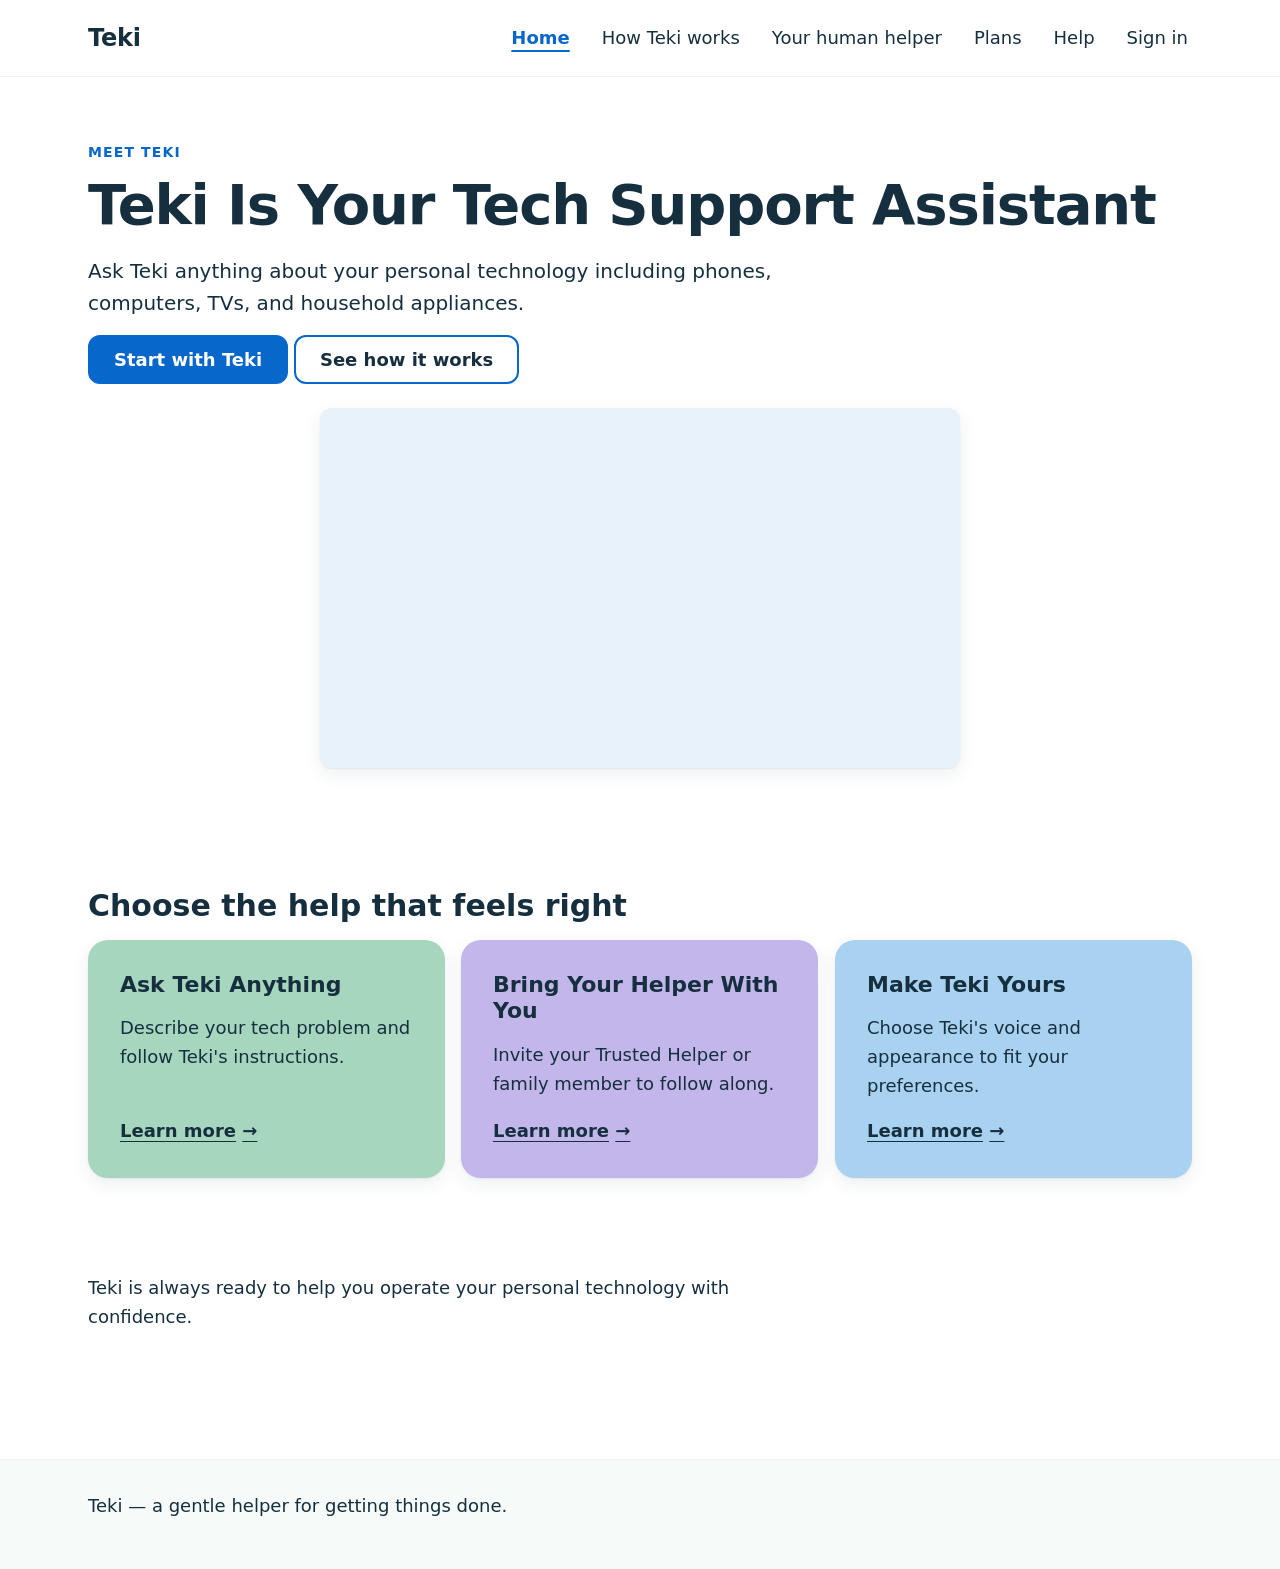
==== index.html @ aab2ee62 "Update nav labels: How Teki works, Your human helper" ====
<!DOCTYPE html>
<html lang="en">
<head>
  <meta charset="utf-8">
  <meta name="viewport" content="width=device-width, initial-scale=1">
  <title>Teki — Technology help, one step at a time</title>
  <link rel="stylesheet" href="styles.css">
</head>
<body>
  <a class="skip-link" href="#main">Skip to content</a>
  <header class="site-header">
    <div class="container">
      <a class="brand" href="index.html">Teki</a>
      <nav class="nav" aria-label="Main">
        <a href="index.html" class="active" aria-current="page">Home</a>
        <a href="how-it-works.html">How Teki works</a>
        <a href="your-helper.html">Your human helper</a>
        <a href="plans.html">Plans</a>
        <a href="help.html">Help</a>
        <a href="app.html">Sign in</a>
      </nav>
    </div>
  </header>

  <main id="main">
    <section class="container reveal" aria-labelledby="hero-title">
      <p class="eyebrow">MEET TEKI</p>
      <h1 id="hero-title">Teki Is Your Tech Support Assistant</h1>
      <p>Ask Teki anything about your personal technology including phones, computers, TVs, and household appliances.</p>
      <p>
        <a class="btn btn-primary" href="app.html">Start with Teki</a>
        <a class="btn btn-secondary" href="how-it-works.html">See how it works</a>
      </p>

      <div class="video-embed" id="intro-animation">
        <iframe
          src="https://app.heygen.com/embeds/3d07759555ea44608191a38a7d48bf6b"
          title="Meet Teki — a short intro video"
          frameborder="0"
          allow="encrypted-media; fullscreen;"
          allowfullscreen></iframe>
      </div>
    </section>

    <section class="container reveal" aria-labelledby="choose-title">
      <h2 id="choose-title">Choose the help that feels right</h2>
      <div class="topic-grid">
        <div class="card card--mint reveal reveal--d1">
          <h3>Ask Teki Anything</h3>
          <p>Describe your tech problem and follow Teki's instructions.</p>
          <a class="card__link" href="how-it-works.html" aria-label="Ask Teki Anything — learn more">Learn more <span class="arrow" aria-hidden="true">&rarr;</span></a>
        </div>
        <div class="card card--lavender reveal reveal--d2">
          <h3>Bring Your Helper With You</h3>
          <p>Invite your Trusted Helper or family member to follow along.</p>
          <a class="card__link" href="your-helper.html" aria-label="Bring Your Helper With You — learn more">Learn more <span class="arrow" aria-hidden="true">&rarr;</span></a>
        </div>
        <div class="card card--blue reveal reveal--d3">
          <h3>Make Teki Yours</h3>
          <p>Choose Teki's voice and appearance to fit your preferences.</p>
          <a class="card__link" href="help.html" aria-label="Make Teki Yours — learn more">Learn more <span class="arrow" aria-hidden="true">&rarr;</span></a>
        </div>
      </div>
    </section>

    <section class="container reveal" aria-label="Our promise">
      <p>Teki is always ready to help you operate your personal technology with confidence.</p>
    </section>
  </main>

  <footer class="site-footer">
    <div class="container">
      <p>Teki &mdash; a gentle helper for getting things done.</p>
    </div>
  </footer>

  <script src="main.js"></script>
</body>
</html>
---- styles.css ----
/* ==========================================================================
   Teki — shared styles
   Hand-authored, no build step. Palette sampled from the proposal PDF.
   ========================================================================== */

/* ---- Design tokens ------------------------------------------------------ */
:root {
  /* Palette */
  --ink: #162f3f;
  --blue: #0867ca;
  --bg: #ffffff;
  --bg-soft: #f6faf8;

  /* Soft tints — still used for subtle surfaces (chat bubble, media box, etc.) */
  --tint-mint: #e6f2eb;
  --tint-lavender: #ede9f8;
  --tint-blue: #e8f2fb;

  /* Card colors — same pastel hues, a touch richer/more opaque than the
     original near-white tints. Dark ink text keeps strong AA contrast. */
  --card-mint: #a6d6bd;
  --card-lavender: #c3b6ea;
  --card-blue: #a9d1f0;
  --card-grey: #eff2f4;

  /* Spacing scale */
  --space-1: 0.25rem;
  --space-2: 0.5rem;
  --space-3: 0.75rem;
  --space-4: 1rem;
  --space-5: 1.5rem;
  --space-6: 2rem;
  --space-7: 3rem;
  --space-8: 4rem;

  /* Radius */
  --radius-sm: 6px;
  --radius: 12px;
  --radius-lg: 20px;

  /* Elevation */
  --shadow: 0 1px 2px rgba(22, 47, 63, 0.06), 0 6px 18px rgba(22, 47, 63, 0.08);
  --shadow-hover: 0 2px 4px rgba(22, 47, 63, 0.08), 0 12px 28px rgba(22, 47, 63, 0.14);

  /* Layout */
  --maxw: 72rem;

  /* Motion & polish (additive — the calm base look is preserved) */
  --ease-out: cubic-bezier(0.22, 1, 0.36, 1);
  --ease-soft: cubic-bezier(0.4, 0, 0.2, 1);
  --reveal-y: 20px;
  --reveal-dur: 0.6s;
  --radius-xl: 28px;
  --shadow-lg: 0 2px 6px rgba(22, 47, 63, 0.07),
    0 18px 40px rgba(22, 47, 63, 0.12);
  --header-h: 4.25rem;
  --display: clamp(2.25rem, 5vw + 1rem, 3.5rem);
}

/* ---- Reset / base ------------------------------------------------------- */
*,
*::before,
*::after {
  box-sizing: border-box;
}

html {
  -webkit-text-size-adjust: 100%;
  scroll-behavior: smooth;
}

body {
  margin: 0;
  font-family: system-ui, -apple-system, "Segoe UI", Roboto, Helvetica, Arial,
    sans-serif;
  font-size: 1.125rem;
  line-height: 1.6;
  color: var(--ink);
  background: var(--bg);
}

img,
svg {
  max-width: 100%;
  height: auto;
}

/* Headings — clear descending scale */
h1,
h2,
h3,
h4 {
  line-height: 1.2;
  color: var(--ink);
  margin: 0 0 var(--space-4);
}

h1 {
  font-size: 2.5rem;
}

h2 {
  font-size: 1.875rem;
}

h3 {
  font-size: 1.375rem;
}

h4 {
  font-size: 1.125rem;
}

p {
  margin: 0 0 var(--space-4);
}

a {
  color: var(--blue);
}

/* ---- Vertical rhythm & readable measure --------------------------------- */
main > section {
  padding-block: var(--space-7);
}

/* The first section on each page (hero) gets extra breathing room. */
main > section:first-child {
  padding-block: var(--space-8) var(--space-7);
}

/* Comfortable line length for body copy (grids are left untouched). */
main > section > p {
  max-width: 65ch;
}

/* Larger, tighter display headline on the page hero. */
main > section:first-child h1 {
  font-size: var(--display);
  letter-spacing: -0.02em;
}

/* Calm, slightly larger supporting line directly under the hero headline. */
main > section:first-child h1 + p {
  font-size: 1.25rem;
  max-width: 60ch;
  color: var(--ink);
}

/* Shared content width wrapper */
.container {
  width: 100%;
  max-width: var(--maxw);
  margin-inline: auto;
  padding-inline: var(--space-5);
}

/* ---- Skip link ---------------------------------------------------------- */
.skip-link {
  position: absolute;
  left: -9999px;
  top: 0;
  z-index: 1000;
  padding: var(--space-3) var(--space-4);
  background: var(--blue);
  color: #ffffff;
  border-radius: 0 0 var(--radius-sm) 0;
  text-decoration: none;
  font-weight: 600;
}

.skip-link:focus {
  left: 0;
}

/* ---- Header / nav ------------------------------------------------------- */
.site-header {
  position: sticky;
  top: 0;
  z-index: 100;
  border-bottom: 1px solid var(--card-grey);
  /* Solid fallback first for browsers without backdrop-filter. */
  background: var(--bg);
  transition: box-shadow 0.25s var(--ease-soft),
    border-color 0.25s var(--ease-soft);
}

/* Frosted-glass treatment only where backdrop-filter is supported. */
@supports ((-webkit-backdrop-filter: blur(1px)) or (backdrop-filter: blur(1px))) {
  .site-header {
    background: rgba(255, 255, 255, 0.72);
    -webkit-backdrop-filter: blur(12px);
    backdrop-filter: blur(12px);
  }
}

.site-header.scrolled {
  border-bottom-color: rgba(22, 47, 63, 0.12);
  box-shadow: 0 6px 20px rgba(22, 47, 63, 0.08);
}

/* In-page anchors (incl. the skip link target) land below the sticky bar. */
#main {
  scroll-margin-top: calc(var(--header-h) + var(--space-4));
}

.site-header .container {
  display: flex;
  flex-wrap: wrap;
  align-items: center;
  gap: var(--space-4) var(--space-6);
  padding-block: var(--space-4);
}

.brand {
  font-size: 1.5rem;
  font-weight: 700;
  color: var(--ink);
  text-decoration: none;
  letter-spacing: -0.01em;
}

.nav {
  display: flex;
  flex-wrap: wrap;
  align-items: center;
  gap: var(--space-2) var(--space-5);
  margin-left: auto;
}

.nav a {
  display: inline-flex;
  align-items: center;
  min-height: 44px;
  padding: var(--space-1) var(--space-1);
  color: var(--ink);
  text-decoration: none;
  font-weight: 500;
}

.nav a:hover {
  color: var(--blue);
}

.nav a.active {
  color: var(--blue);
  font-weight: 700;
  text-decoration: underline;
  text-underline-offset: 6px;
  text-decoration-thickness: 2px;
}

/* ---- Footer ------------------------------------------------------------- */
.site-footer {
  margin-top: var(--space-8);
  border-top: 1px solid var(--card-grey);
  background: var(--bg-soft);
  color: var(--ink);
}

.site-footer .container {
  padding-block: var(--space-6);
}

/* ---- Buttons ------------------------------------------------------------ */
.btn {
  display: inline-flex;
  align-items: center;
  justify-content: center;
  min-height: 44px;
  min-width: 44px;
  padding: var(--space-3) var(--space-5);
  border: 2px solid transparent;
  border-radius: var(--radius);
  font: inherit;
  font-weight: 600;
  line-height: 1.2;
  text-decoration: none;
  cursor: pointer;
  background: var(--card-grey);
  color: var(--ink);
  transition: transform 0.15s var(--ease-out),
    box-shadow 0.2s var(--ease-out), background 0.2s var(--ease-out),
    border-color 0.2s var(--ease-out);
}

.btn:hover {
  transform: translateY(-1px);
  box-shadow: var(--shadow);
}

.btn-primary {
  background: var(--blue);
  border-color: var(--blue);
  color: #ffffff; /* white on #0867ca ~5.3:1 — passes AA */
}

.btn-primary:hover {
  background: #0a5bb0;
  border-color: #0a5bb0;
}

.btn-secondary {
  background: transparent;
  border-color: var(--blue);
  color: var(--ink);
}

.btn-secondary:hover {
  background: var(--tint-blue);
}

.btn[disabled],
.btn[aria-disabled="true"] {
  opacity: 0.6;
  cursor: not-allowed;
}

/* ---- Cards -------------------------------------------------------------- */
.card {
  position: relative;
  overflow: hidden;
  display: flex;
  flex-direction: column;
  min-height: 12.5rem;
  padding: var(--space-6);
  border-radius: var(--radius-lg);
  background: var(--card-grey);
  box-shadow: var(--shadow);
  transition: transform 0.2s var(--ease-out),
    box-shadow 0.25s var(--ease-out), background-color 0.25s var(--ease-out);
}

.card--mint {
  background: var(--card-mint);
}

.card--lavender {
  background: var(--card-lavender);
}

.card--blue {
  background: var(--card-blue);
}

.card--grey {
  background: var(--card-grey);
}

.card:hover,
.card:focus-within {
  transform: translateY(-4px);
  box-shadow: var(--shadow-lg);
}

/* Push the "Learn more" affordance to the bottom so cards line up. */
.card > :last-child {
  margin-top: auto;
}

/* ---- Stretched-link affordance (single clickable card) ------------------ */
.card__link {
  position: static;
  margin-bottom: 0;
  display: inline-flex;
  align-items: center;
  gap: 0.35em;
  font-weight: 600;
  /* --ink keeps AA contrast on all three card colors; underline marks it. */
  color: var(--ink);
  text-decoration: underline;
  text-underline-offset: 4px;
}

.card__link .arrow {
  /* Inherit --ink from the label so the whole affordance meets AA on every
     card color; the nudge on hover is a transform, independent of color. */
  color: inherit;
  transition: transform 0.2s var(--ease-out);
}

.card:hover .card__link .arrow,
.card:focus-within .card__link .arrow {
  transform: translateX(4px);
}

/* The single <a> covers the whole card surface. */
.card__link::after {
  content: "";
  position: absolute;
  inset: 0;
}

/* ---- Panels (side-by-side helper layout) -------------------------------- */
.panel-group {
  display: grid;
  grid-template-columns: repeat(auto-fit, minmax(16rem, 1fr));
  gap: var(--space-5);
}

.panel {
  padding: var(--space-5);
  border-radius: var(--radius);
  background: var(--bg-soft);
  border: 1px solid var(--card-grey);
}

/* ---- Steps (ordered walkthrough) ---------------------------------------- */
.steps {
  list-style: none;
  counter-reset: step;
  margin: 0;
  padding: 0;
  display: grid;
  gap: var(--space-5);
}

.steps > li {
  counter-increment: step;
  position: relative;
  padding-left: calc(var(--space-7) + var(--space-2));
}

.steps > li::before {
  content: counter(step);
  position: absolute;
  left: 0;
  top: 0;
  width: var(--space-7);
  height: var(--space-7);
  display: inline-flex;
  align-items: center;
  justify-content: center;
  border-radius: 50%;
  background: var(--blue);
  color: #ffffff;
  font-weight: 700;
}

/* ---- Plan cards --------------------------------------------------------- */
.plan-grid {
  display: grid;
  grid-template-columns: repeat(auto-fit, minmax(16rem, 1fr));
  gap: var(--space-5);
}

.plan-card {
  padding: var(--space-6);
  border-radius: var(--radius-lg);
  background: var(--bg-soft);
  border: 1px solid var(--card-grey);
  box-shadow: var(--shadow);
  display: flex;
  flex-direction: column;
  gap: var(--space-3);
}

/* ---- Topic grid (help topics) ------------------------------------------- */
.topic-grid {
  display: grid;
  grid-template-columns: repeat(auto-fit, minmax(14rem, 1fr));
  gap: var(--space-4);
}

/* ---- Media placeholder (animation / video box) -------------------------- */
.media-placeholder {
  display: flex;
  flex-direction: column;
  align-items: center;
  justify-content: center;
  gap: var(--space-3);
  min-height: 16rem;
  padding: var(--space-5);
  border-radius: var(--radius);
  background: var(--tint-blue);
  border: 2px dashed var(--blue);
  text-align: center;
}

/* ---- Plans page two-column layout -------------------------------------- */
.plans-layout {
  display: grid;
  grid-template-columns: minmax(0, 1fr) minmax(0, 1.4fr);
  gap: var(--space-6);
  align-items: start;
  margin-top: var(--space-6);
}

.plan-label {
  font-size: 0.875rem;
  font-weight: 700;
  letter-spacing: 0.06em;
  text-transform: uppercase;
  color: var(--blue);
  margin-bottom: var(--space-2);
}

.plan-name {
  font-size: 1.25rem;
  margin-bottom: var(--space-2);
}

.plan-price-display {
  font-size: 3rem;
  font-weight: 800;
  letter-spacing: -0.03em;
  color: var(--ink);
  margin-bottom: var(--space-4);
  line-height: 1;
}

.why-price-panel {
  padding: var(--space-6);
  border-radius: var(--radius);
  background: var(--bg-soft);
  border: 1px solid var(--card-grey);
}

.why-price-panel h2 {
  margin-bottom: var(--space-4);
}

.plan-faq-note {
  margin-top: var(--space-5);
  font-weight: 600;
  color: var(--ink);
  opacity: 0.7;
}

@media (max-width: 640px) {
  .plans-layout {
    grid-template-columns: 1fr;
  }
}

/* ---- Responsive video embed (HeyGen intro) ----------------------------- */
.video-embed {
  position: relative;
  width: 100%;
  max-width: 640px;
  margin-block: var(--space-5);
  margin-inline: auto;
  aspect-ratio: 16 / 9;
  border-radius: var(--radius);
  overflow: hidden;
  box-shadow: var(--shadow);
  background: var(--tint-blue);
}

.video-embed iframe {
  position: absolute;
  inset: 0;
  width: 100%;
  height: 100%;
  border: 0;
}

/* Animated state — motion only runs when reduced motion is NOT requested */
.media-placeholder.playing {
  animation: teki-pulse 1.6s ease-in-out infinite;
}

@keyframes teki-pulse {
  0%,
  100% {
    transform: scale(1);
  }
  50% {
    transform: scale(1.03);
  }
}

/* ---- Eyebrow label (section kicker) ------------------------------------- */
.eyebrow {
  margin-bottom: var(--space-2);
  font-size: 0.875rem;
  font-weight: 700;
  letter-spacing: 0.08em;
  text-transform: uppercase;
  color: var(--blue);
}

/* ---- Mockup notice ------------------------------------------------------ */
.notice {
  padding: var(--space-3) var(--space-4);
  border-radius: var(--radius-sm);
  background: var(--tint-lavender);
  border: 1px solid var(--card-grey);
}

/* ---- App (signed-in mockup) layout -------------------------------------- */
.app-layout {
  display: grid;
  grid-template-columns: minmax(0, 2fr) minmax(16rem, 1fr);
  gap: var(--space-6);
  align-items: start;
}

.chat {
  display: grid;
  gap: var(--space-4);
}

.chat-bubble {
  padding: var(--space-4) var(--space-5);
  border-radius: var(--radius);
  background: var(--tint-mint);
  border: 1px solid var(--card-grey);
}

.chat-from {
  margin-bottom: var(--space-1);
  font-weight: 700;
}

.chat-bubble p:last-child {
  margin-bottom: 0;
}

.chat-input {
  display: flex;
  flex-wrap: wrap;
  align-items: center;
  gap: var(--space-3);
}

.chat-input label {
  flex-basis: 100%;
  font-weight: 600;
}

.chat-input input {
  flex: 1 1 14rem;
  min-height: 44px;
  padding: var(--space-2) var(--space-4);
  font: inherit;
  color: var(--ink);
  background: var(--bg);
  border: 2px solid var(--card-grey);
  border-radius: var(--radius-sm);
}

.app-side {
  display: grid;
  gap: var(--space-4);
}

.prefs-list {
  margin: 0;
  padding-left: var(--space-5);
  display: grid;
  gap: var(--space-2);
}

/* ---- Visually hidden (available to assistive tech) ---------------------- */
.visually-hidden {
  position: absolute;
  width: 1px;
  height: 1px;
  margin: -1px;
  padding: 0;
  border: 0;
  overflow: hidden;
  clip: rect(0 0 0 0);
  clip-path: inset(50%);
  white-space: nowrap;
}

/* ---- Inline SVG icon utility -------------------------------------------- */
.icon {
  width: 1.5rem;
  height: 1.5rem;
  flex: none;
  stroke: currentColor;
  fill: none;
  stroke-width: 2;
  stroke-linecap: round;
  stroke-linejoin: round;
}

/* Icon slot above a card/panel heading. */
.card__icon,
.panel__icon {
  display: inline-flex;
  align-items: center;
  justify-content: center;
  width: 3rem;
  height: 3rem;
  margin-bottom: var(--space-3);
  border-radius: var(--radius);
  background: rgba(255, 255, 255, 0.55);
  color: var(--ink);
}

.card__icon .icon,
.panel__icon .icon {
  width: 1.75rem;
  height: 1.75rem;
}

/* ---- Iconic stepper (how-it-works) -------------------------------------- */
.steps--iconic {
  gap: var(--space-6);
}

.steps--iconic > li {
  padding: var(--space-5) var(--space-5) var(--space-5)
    calc(var(--space-7) + var(--space-5));
  border-radius: var(--radius-lg);
  background: var(--bg-soft);
  border: 1px solid var(--card-grey);
  box-shadow: var(--shadow);
}

.steps--iconic > li::before {
  left: var(--space-5);
  top: var(--space-5);
}

/* Per-step icon sits to the right of the badge, aligned with the heading. */
.step__icon {
  display: inline-flex;
  align-items: center;
  justify-content: center;
  width: 2.5rem;
  height: 2.5rem;
  margin-bottom: var(--space-3);
  border-radius: var(--radius);
  background: var(--tint-blue);
  color: var(--blue);
}

/* ---- Feature band (full-width soft mission panel) ----------------------- */
.feature-band {
  padding: var(--space-7);
  border-radius: var(--radius-lg);
  background: var(--tint-mint);
}

.feature-band > :last-child {
  margin-bottom: 0;
}

/* ---- Timeline (connecting-line numbered stepper) ------------------------ */
.timeline {
  list-style: none;
  counter-reset: tl;
  margin: 0 0 var(--space-5);
  padding: 0;
  display: grid;
  gap: var(--space-5);
}

.timeline > li {
  counter-increment: tl;
  position: relative;
  padding-left: calc(var(--space-7) + var(--space-4));
  min-height: var(--space-7);
}

.timeline > li::before {
  content: counter(tl);
  position: absolute;
  left: 0;
  top: 0;
  z-index: 1;
  width: var(--space-7);
  height: var(--space-7);
  display: inline-flex;
  align-items: center;
  justify-content: center;
  border-radius: 50%;
  background: var(--blue);
  color: #ffffff; /* white on #0867ca ~5.5:1 — passes AA */
  font-weight: 700;
}

/* Connecting vertical line between badges. */
.timeline > li:not(:last-child)::after {
  content: "";
  position: absolute;
  left: calc(var(--space-7) / 2 - 1px);
  top: var(--space-7);
  bottom: calc(var(--space-5) * -1);
  width: 2px;
  background: var(--card-blue);
}

.timeline > li h3 {
  margin: 0;
  padding-top: calc((var(--space-7) - 1.2em) / 2);
}

/* ---- Icon-checked list -------------------------------------------------- */
.check-list {
  list-style: none;
  margin: 0 0 var(--space-4);
  padding: 0;
  display: grid;
  gap: var(--space-3);
}

.check-list > li {
  position: relative;
  display: flex;
  align-items: flex-start;
  gap: var(--space-3);
}

.check-list .icon {
  color: var(--blue);
  margin-top: 0.15em;
}

/* ---- Plan card: elevated centerpiece ------------------------------------ */
.plan-card--feature {
  max-width: 34rem;
  margin-inline: auto;
  padding: var(--space-7);
  border-radius: var(--radius-xl);
  box-shadow: var(--shadow-lg);
  gap: var(--space-4);
}

.plan-price {
  padding-bottom: var(--space-4);
  margin-bottom: var(--space-2);
  border-bottom: 1px solid var(--card-grey);
}

.plan-price h2 {
  margin-bottom: var(--space-2);
}

.plan-price p {
  margin-bottom: 0;
  font-size: 1.375rem;
  color: var(--blue);
}

/* ---- FAQ accordion ------------------------------------------------------ */
.faq details {
  border-bottom: 1px solid var(--card-grey);
}

.faq details:first-of-type {
  border-top: 1px solid var(--card-grey);
}

.faq summary {
  display: flex;
  align-items: center;
  justify-content: space-between;
  gap: var(--space-4);
  min-height: 44px;
  padding: var(--space-4) var(--space-2);
  cursor: pointer;
  font-weight: 600;
  font-size: 1.125rem;
  list-style: none;
}

.faq summary::-webkit-details-marker {
  display: none;
}

/* CSS-drawn rotating chevron indicator. */
.faq summary::after {
  content: "";
  flex: none;
  width: 0.65rem;
  height: 0.65rem;
  border-right: 2px solid var(--blue);
  border-bottom: 2px solid var(--blue);
  transform: rotate(45deg);
  transition: transform 0.2s var(--ease-out);
}

.faq details[open] summary::after {
  transform: rotate(-135deg);
}

.faq details > p {
  margin: 0 0 var(--space-4);
  padding-inline: var(--space-2);
  max-width: 65ch;
}

/* ---- Search box (help) -------------------------------------------------- */
.search-box {
  position: relative;
  max-width: 34rem;
  margin-bottom: var(--space-3);
}

.search-box label {
  display: block;
  margin-bottom: var(--space-2);
  font-weight: 600;
}

.search-box .icon {
  position: absolute;
  left: var(--space-4);
  bottom: 0.85rem;
  color: var(--blue);
  pointer-events: none;
}

.search-box input {
  width: 100%;
  min-height: 48px;
  padding: var(--space-3) var(--space-4) var(--space-3)
    calc(var(--space-6) + var(--space-4));
  font: inherit;
  color: var(--ink);
  background: var(--bg);
  border: 2px solid var(--card-grey);
  border-radius: 999px;
  transition: border-color 0.2s var(--ease-out),
    box-shadow 0.2s var(--ease-out);
}

.search-box input:focus {
  border-color: var(--blue);
}

.search-box input:focus-visible {
  outline: 3px solid var(--blue);
  outline-offset: 2px;
}

/* ---- Media card (help tutorial) ----------------------------------------- */
.media-card {
  padding: var(--space-6);
  border-radius: var(--radius-lg);
  background: var(--bg-soft);
  border: 1px solid var(--card-grey);
  box-shadow: var(--shadow);
}

.media-card .media-placeholder {
  margin-bottom: var(--space-6);
}

.transcript {
  margin-top: var(--space-4);
  padding: var(--space-5);
  border-radius: var(--radius);
  background: var(--tint-blue);
  border: 1px solid var(--card-grey);
}

.transcript > :last-child {
  margin-bottom: 0;
}

/* ---- Accessibility: focus -------------------------------------------------
   Visible focus indicator. Never removed without a visible replacement. */
:focus-visible {
  outline: 3px solid var(--blue);
  outline-offset: 2px;
  border-radius: var(--radius-sm);
}

/* ---- Scroll reveal ------------------------------------------------------
   Default (no-JS / unsupported) state is the FINAL visible state: .reveal has
   no hidden styles here. Only when main.js adds `js-reveal` to <html> do the
   targets start hidden and animate to visible via `is-visible`. */
.reveal {
  /* Intentionally empty by default — everything is visible without JS. */
}

html.js-reveal .reveal {
  opacity: 0;
  transform: translateY(var(--reveal-y));
  transition: opacity var(--reveal-dur) var(--ease-out),
    transform var(--reveal-dur) var(--ease-out);
  will-change: opacity, transform;
}

html.js-reveal .reveal.is-visible {
  opacity: 1;
  transform: none;
}

/* Gentle stagger for grids of cards. */
html.js-reveal .reveal.is-visible.reveal--d1 {
  transition-delay: 0.08s;
}
html.js-reveal .reveal.is-visible.reveal--d2 {
  transition-delay: 0.16s;
}
html.js-reveal .reveal.is-visible.reveal--d3 {
  transition-delay: 0.24s;
}

/* ---- Reduced motion ----------------------------------------------------- */
@media (prefers-reduced-motion: reduce) {
  *,
  *::before,
  *::after {
    animation-duration: 0.001ms !important;
    animation-iteration-count: 1 !important;
    transition-duration: 0.001ms !important;
    scroll-behavior: auto !important;
  }

  html {
    scroll-behavior: auto !important;
  }

  /* Even when the playing class is applied, keep the box motionless. */
  .media-placeholder.playing {
    animation: none !important;
    transform: none !important;
  }

  /* Reveal targets are always fully visible, with no transform/transition,
     even if the JS hook class is present. */
  html.js-reveal .reveal,
  html.js-reveal .reveal.is-visible {
    opacity: 1 !important;
    transform: none !important;
    transition: none !important;
  }

  /* Neutralize the card lift and arrow nudge. */
  .card:hover,
  .card:focus-within {
    transform: none !important;
  }
  .card .card__link .arrow {
    transition: none !important;
    transform: none !important;
  }

  /* Neutralize the button lift. */
  .btn:hover {
    transform: none !important;
  }

  /* Suppress the header's shadow/border transition (end state is allowed). */
  .site-header {
    transition: none !important;
  }

  /* FAQ chevron: no rotation animation (open/closed end state still shown). */
  .faq summary::after {
    transition: none !important;
  }

  /* Search field: no focus transition. */
  .search-box input {
    transition: none !important;
  }
}

/* ---- Responsive: single column on small screens ------------------------- */
@media (max-width: 640px) {
  h1 {
    font-size: 2rem;
  }

  h2 {
    font-size: 1.5rem;
  }

  .site-header .container {
    flex-direction: column;
    align-items: flex-start;
  }

  .nav {
    margin-left: 0;
    flex-direction: column;
    align-items: flex-start;
    width: 100%;
  }

  .app-layout,
  .panel-group,
  .plan-grid,
  .topic-grid {
    grid-template-columns: 1fr;
  }
}
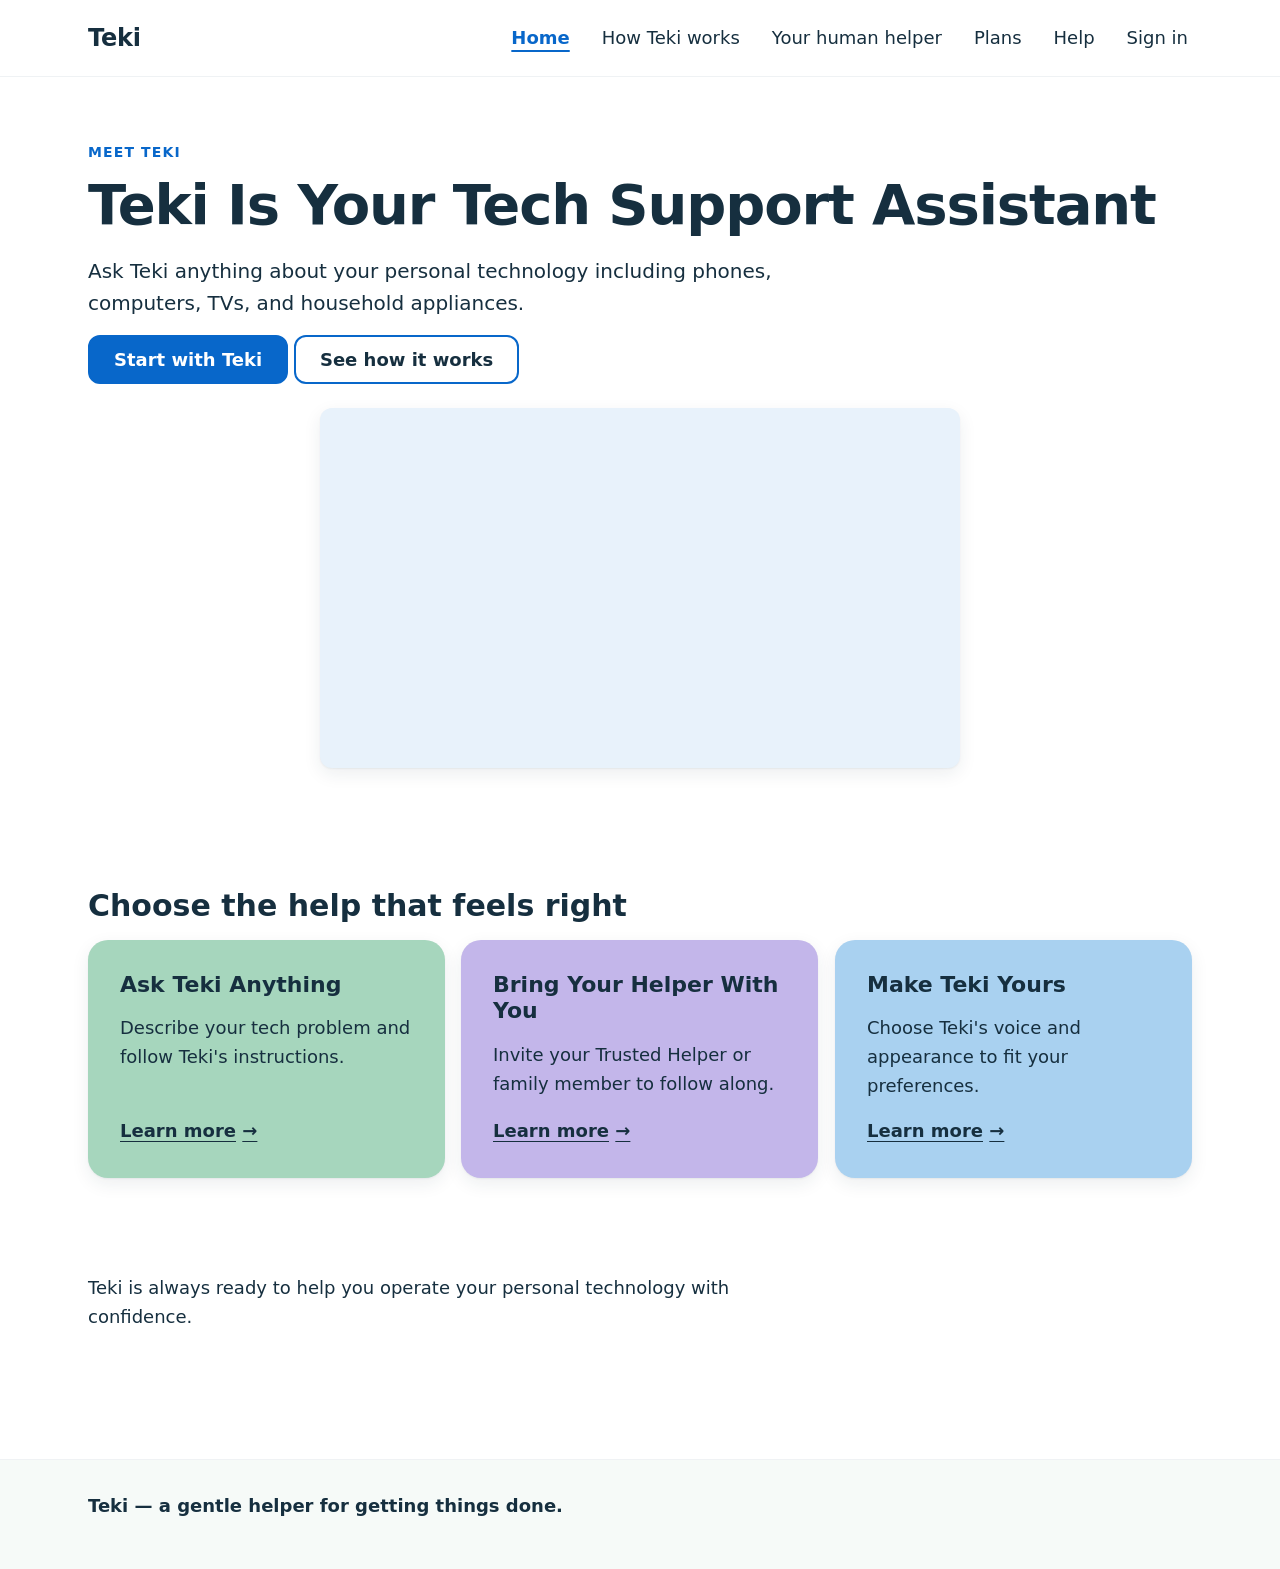
==== commit 50f7f818: "Update index.html" ====
--- a/index.html
+++ b/index.html
@@ -3,7 +3,7 @@
 <head>
   <meta charset="utf-8">
   <meta name="viewport" content="width=device-width, initial-scale=1">
-  <title>Teki — Technology help, one step at a time</title>
+  <title>Teki</title>
   <link rel="stylesheet" href="styles.css">
 </head>
 <body>
@@ -28,7 +28,7 @@
       <h1 id="hero-title">Teki Is Your Tech Support Assistant</h1>
       <p>Ask Teki anything about your personal technology including phones, computers, TVs, and household appliances.</p>
       <p>
-        <a class="btn btn-primary" href="app.html">Start with Teki</a>
+        <a class="btn btn-primary" href="https://teki.help">Start with Teki</a>
         <a class="btn btn-secondary" href="how-it-works.html">See how it works</a>
       </p>
 
@@ -70,7 +70,7 @@
 
   <footer class="site-footer">
     <div class="container">
-      <p>Teki &mdash; a gentle helper for getting things done.</p>
+      <p><b>Teki &mdash; a gentle helper for getting things done.</b></p>
     </div>
   </footer>
 
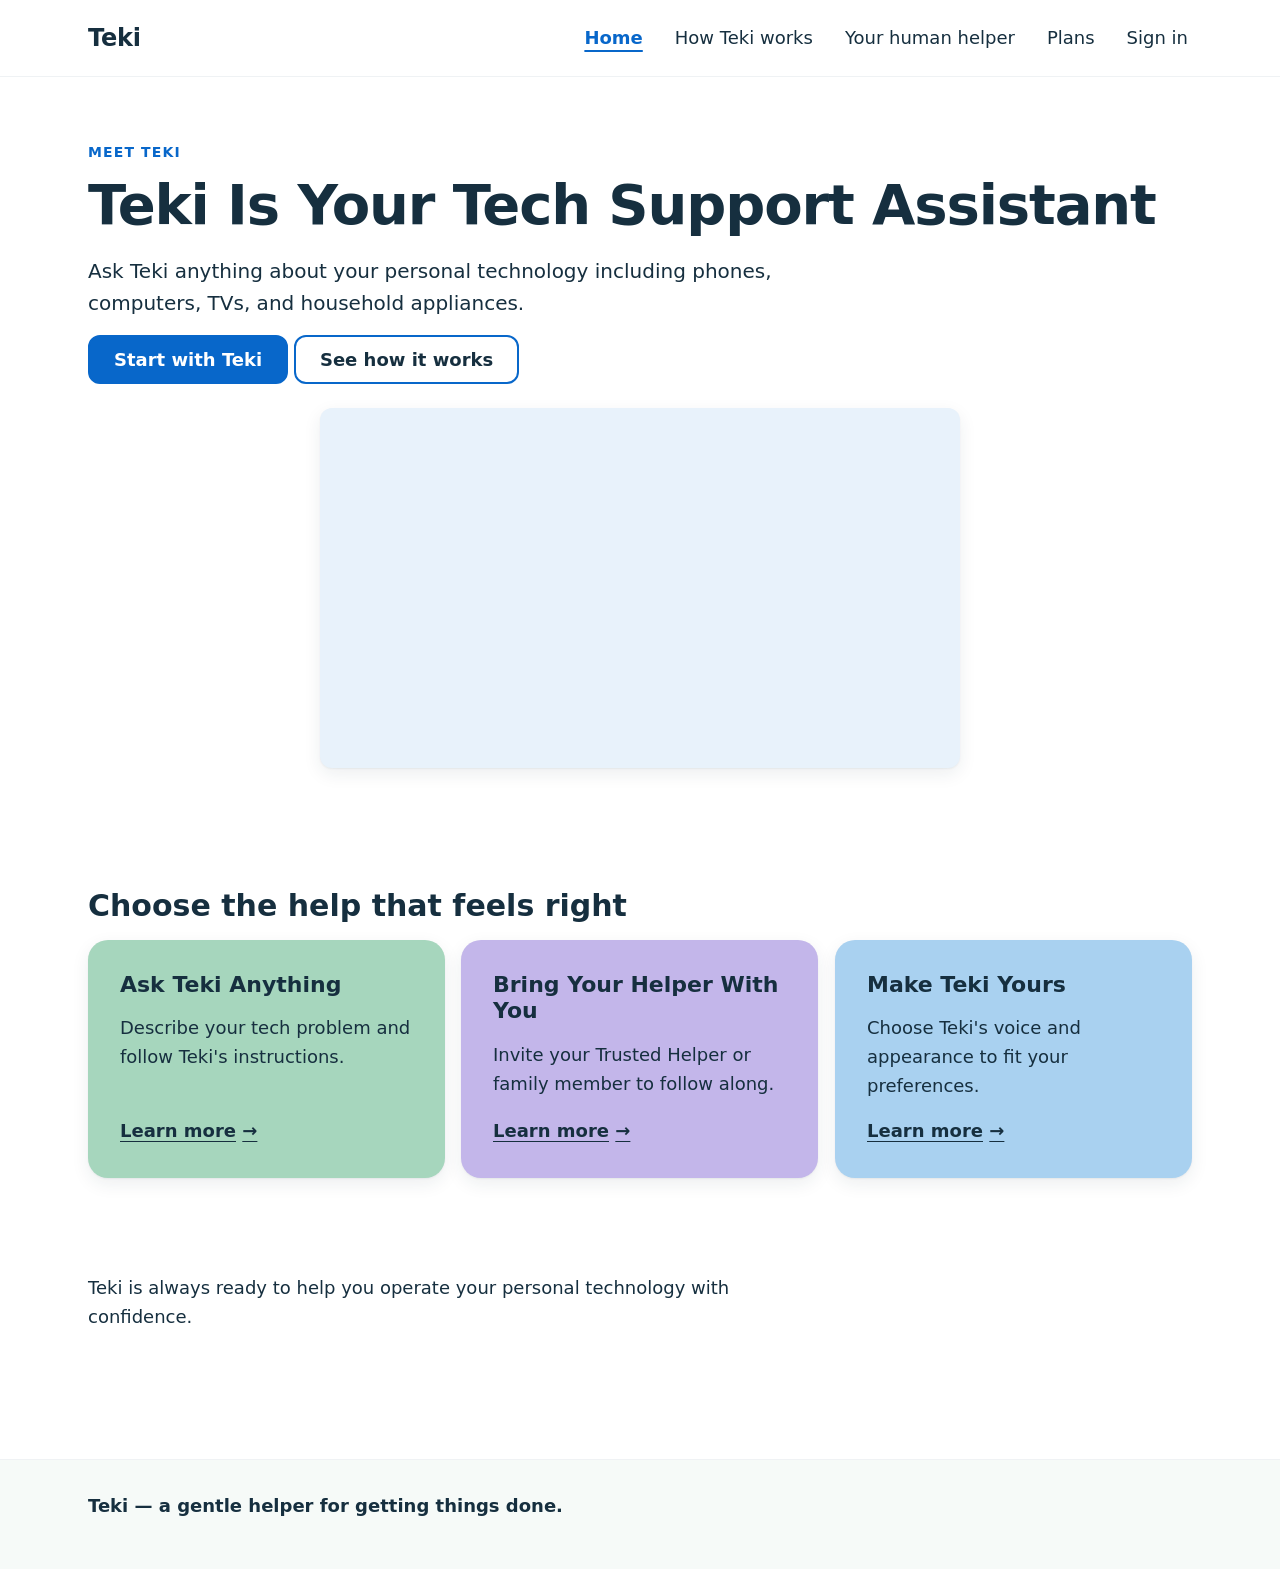
==== commit dda120f2: "Update index.html" ====
--- a/index.html
+++ b/index.html
@@ -3,8 +3,9 @@
 <head>
   <meta charset="utf-8">
   <meta name="viewport" content="width=device-width, initial-scale=1">
-  <title>Teki</title>
+  <title>Teki - Home</title>
   <link rel="stylesheet" href="styles.css">
+  <link rel="icon" type="image/png" href="/Teki paws.png">
 </head>
 <body>
   <a class="skip-link" href="#main">Skip to content</a>
@@ -16,8 +17,8 @@
         <a href="how-it-works.html">How Teki works</a>
         <a href="your-helper.html">Your human helper</a>
         <a href="plans.html">Plans</a>
-        <a href="help.html">Help</a>
-        <a href="app.html">Sign in</a>
+<!--        <a href="help.html">Help</a> -->
+        <a href="https://teki.help">Sign in</a>
       </nav>
     </div>
   </header>
--- a/styles.css
+++ b/styles.css
@@ -8,6 +8,7 @@
   /* Palette */
   --ink: #162f3f;
   --blue: #0867ca;
+  --gray: #555555;
   --bg: #ffffff;
   --bg-soft: #f6faf8;
 
@@ -295,6 +296,15 @@
   color: #ffffff; /* white on #0867ca ~5.3:1 — passes AA */
 }
 
+.btn-primary-disabled {
+  background: var(--gray);
+  border-color: var(--blue);
+  color: #ffffff; /* white on #0867ca ~5.3:1 — passes AA */
+  pointer-events: none;
+  cursor: default;
+  opacity: 0.5;
+}
+
 .btn-primary:hover {
   background: #0a5bb0;
   border-color: #0a5bb0;
@@ -304,6 +314,15 @@
   background: transparent;
   border-color: var(--blue);
   color: var(--ink);
+}
+
+.btn-secondary-disabled {
+  background: var(--gray);
+  border-color: var(--blue);
+  color: var(--ink);
+  pointer-events: none;
+  cursor: default;
+  opacity: 0.5;
 }
 
 .btn-secondary:hover {
